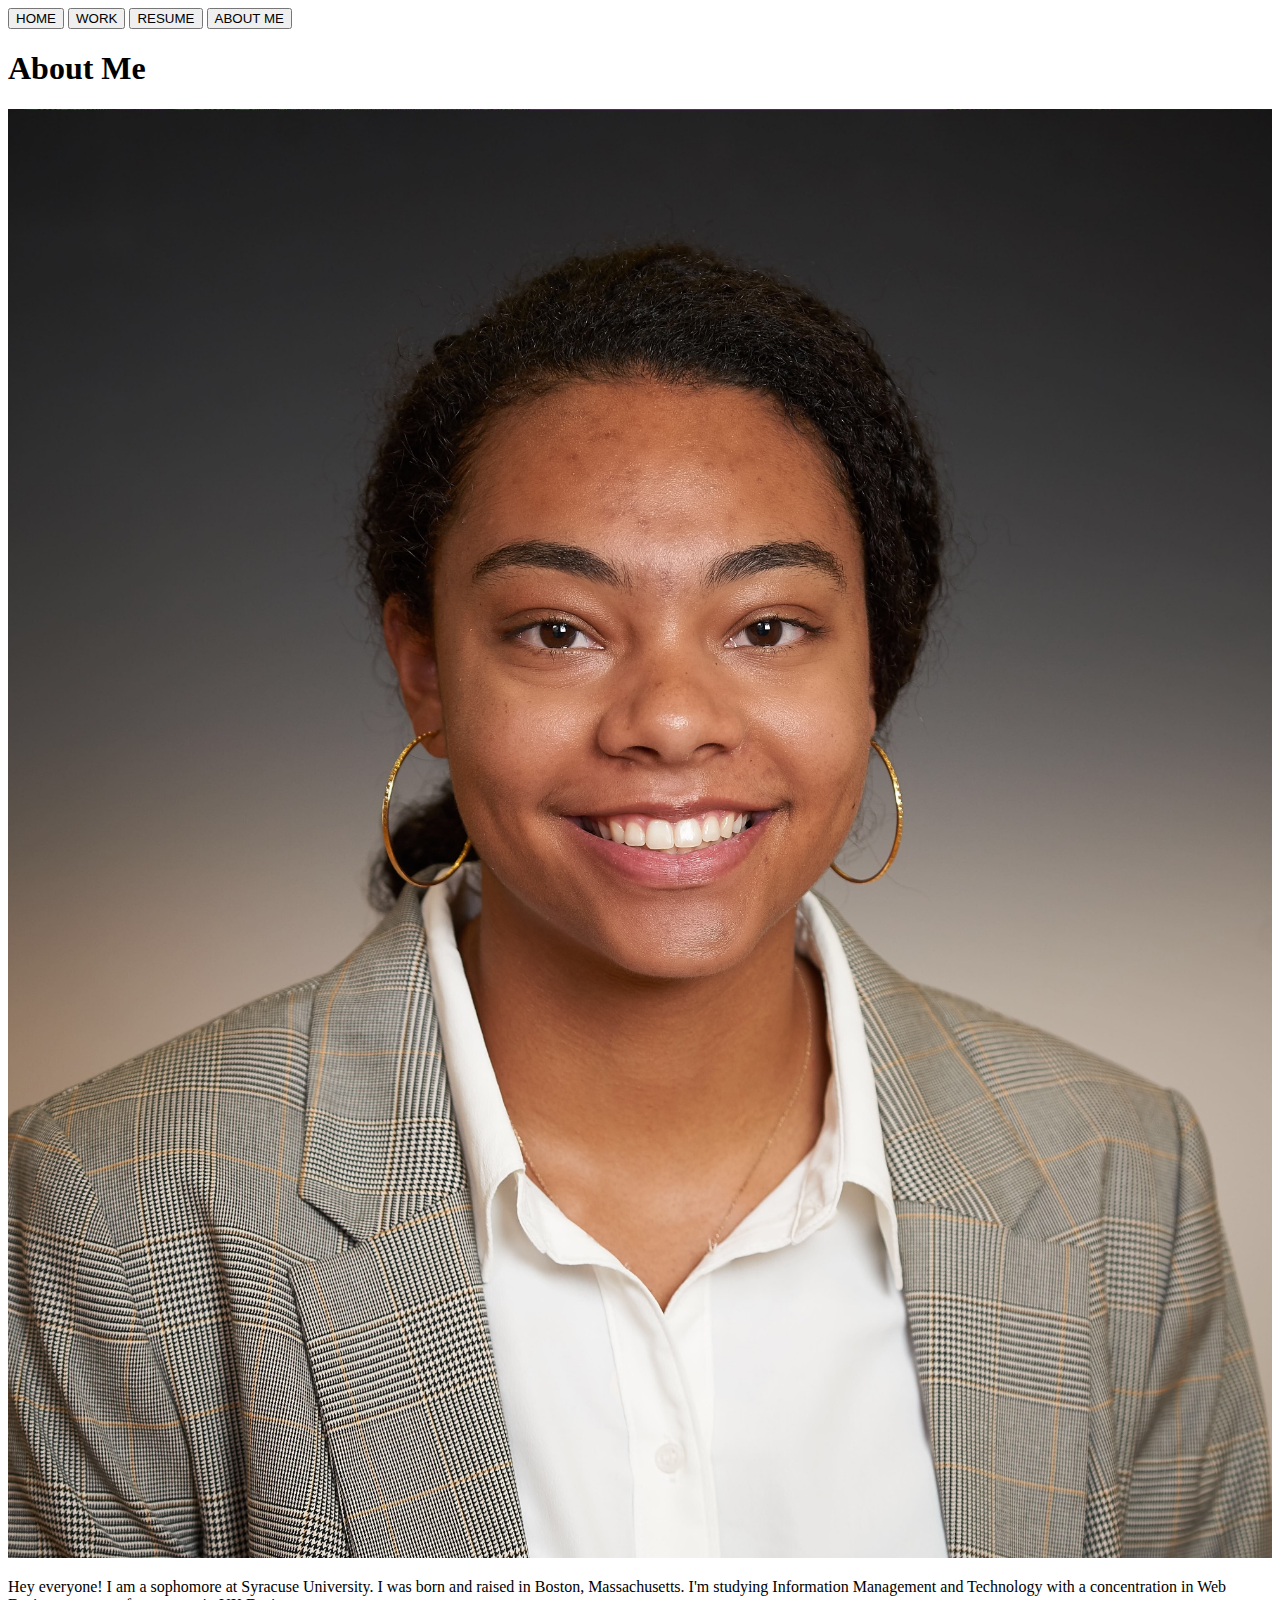
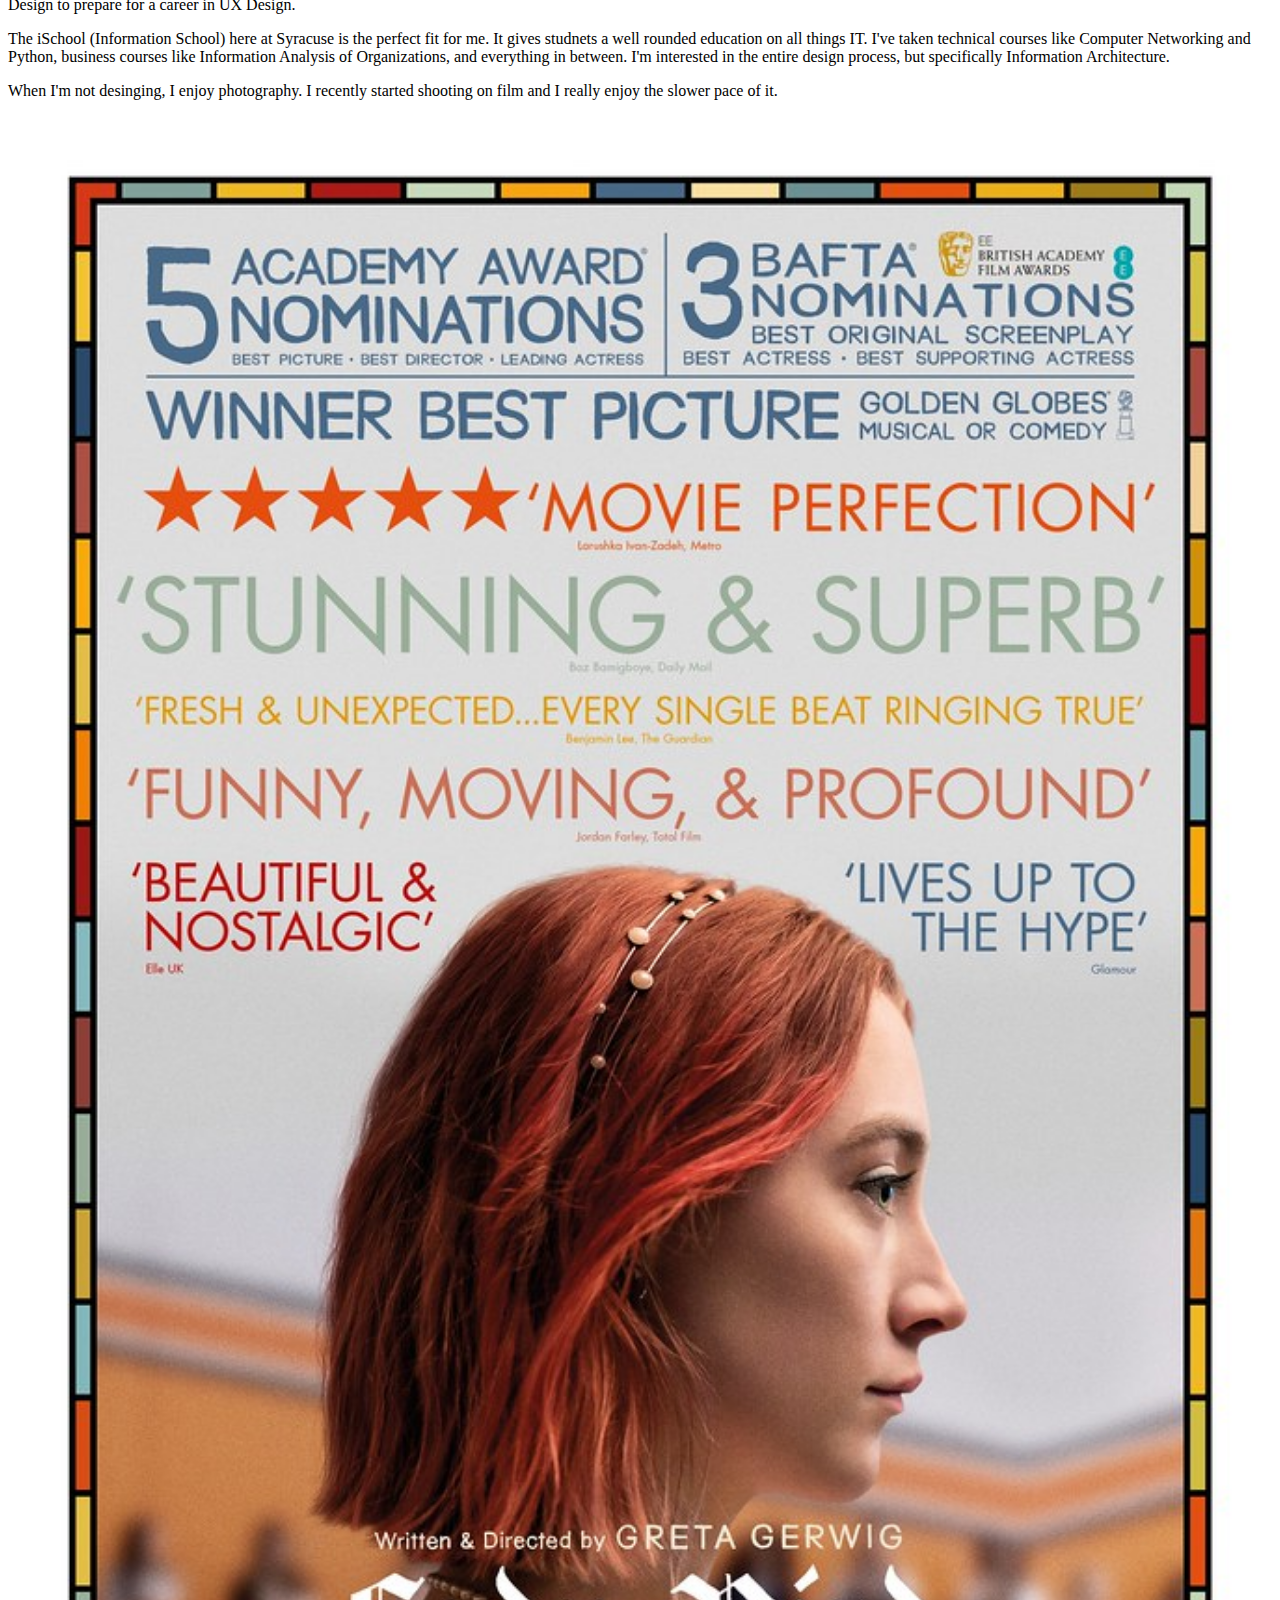
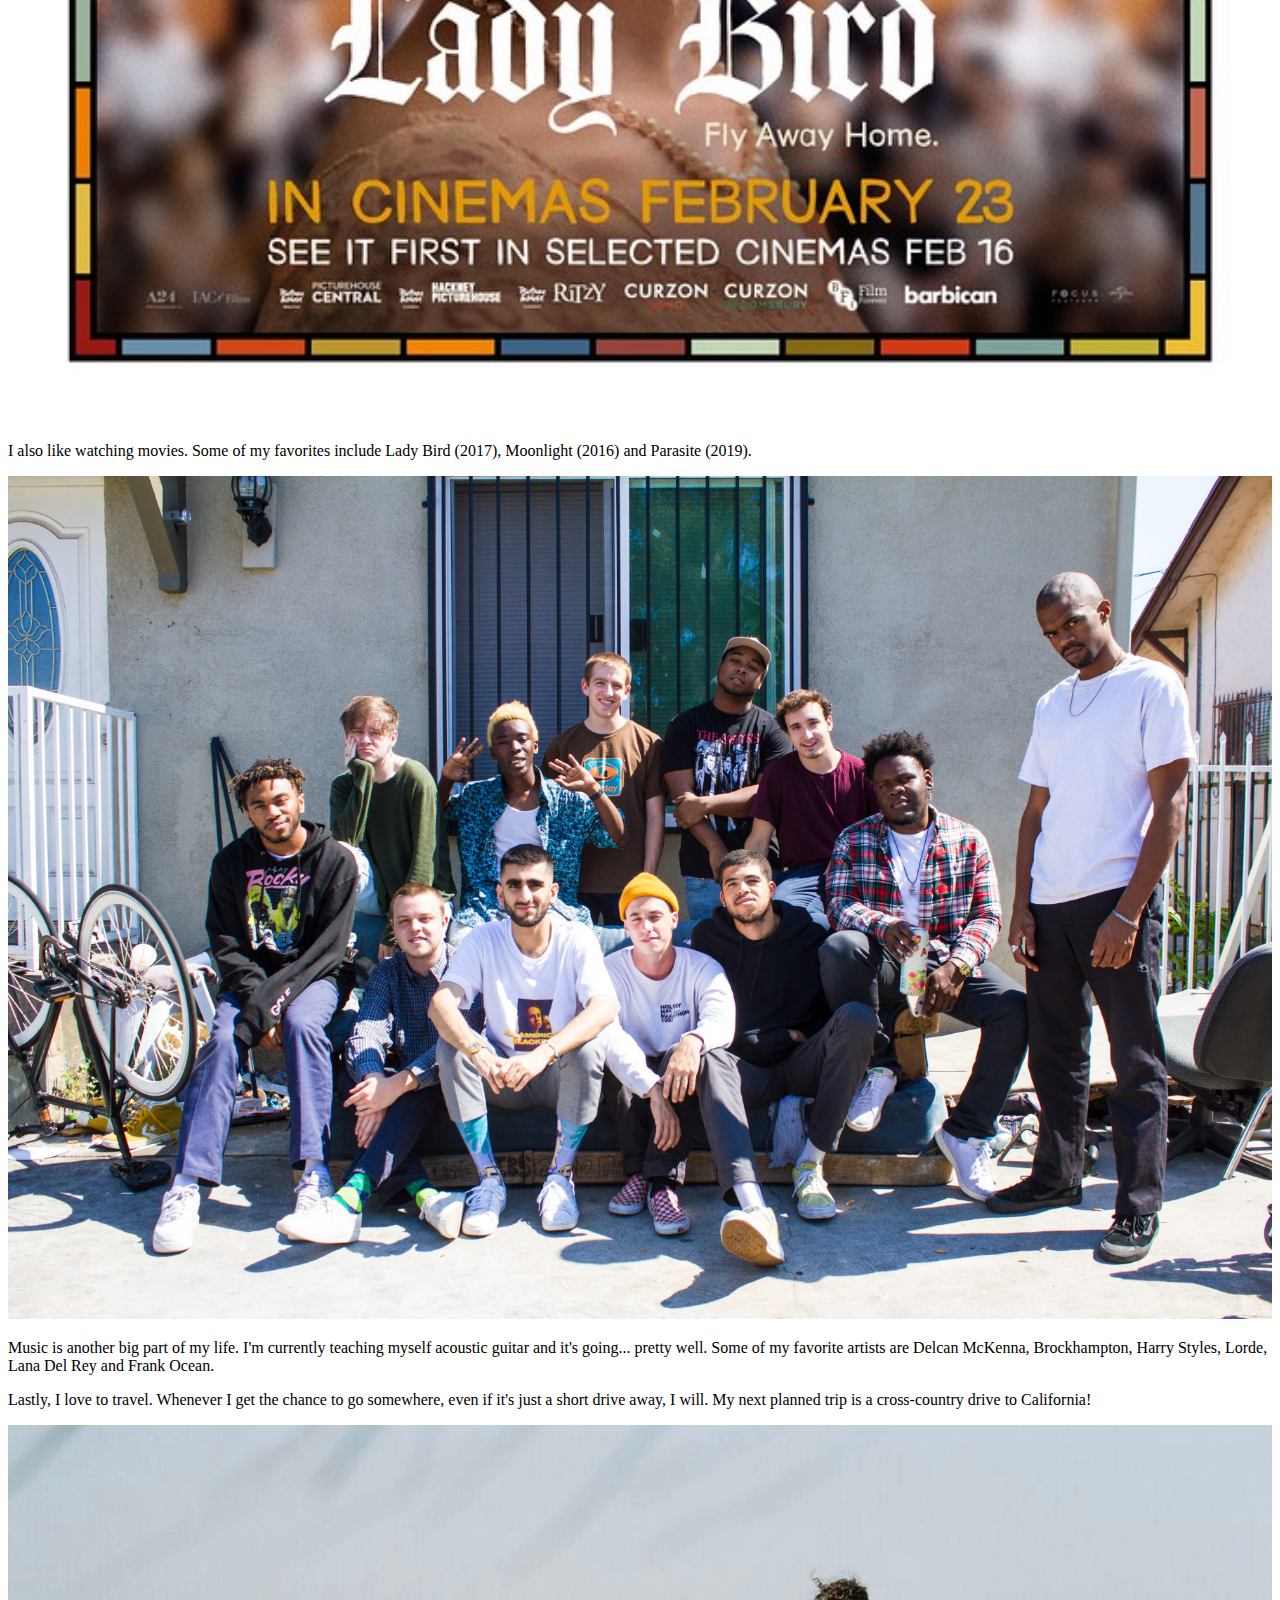
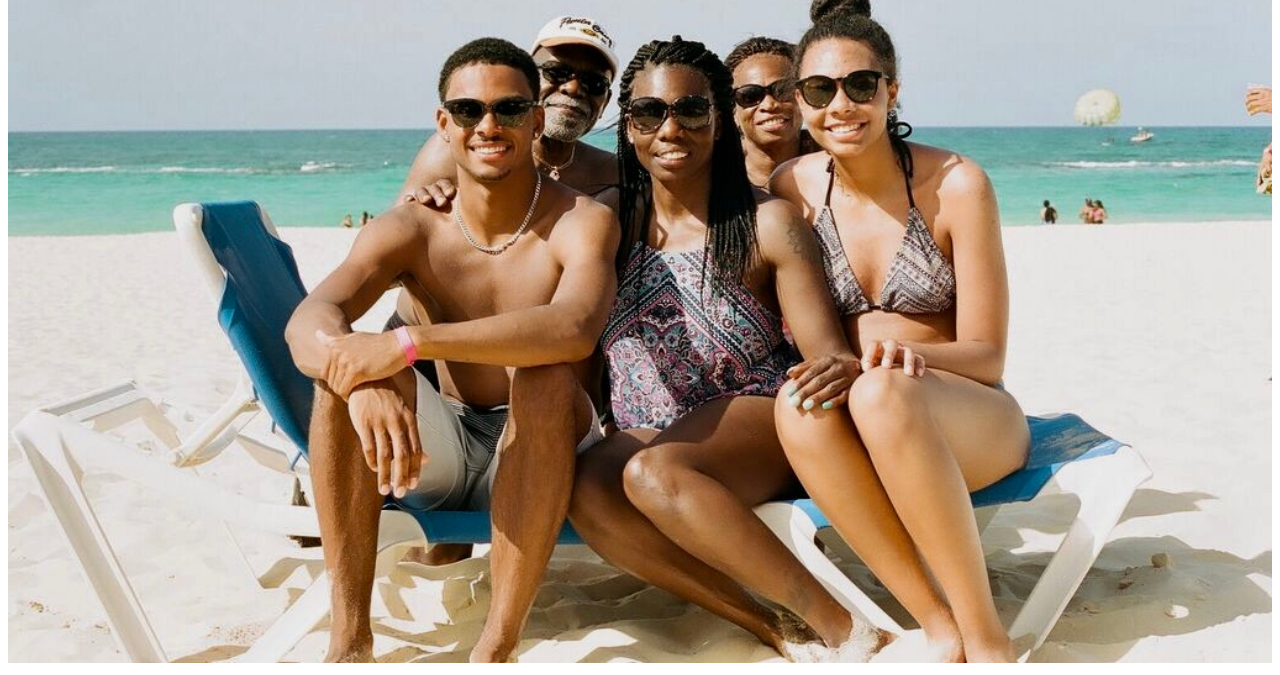
==== project/ctaxter-individual-project-about.html @ 17c16cce "Update ctaxter-individual-project-about.html" ====
<!DOCTYPE html>
<html lang="en">
    
    <head>
        <meta name="viewport" content="width=device-width, initial-scale=1.0">
        <title>About Me</title>
        <link rel= "stylesheet" href= "project-about-style.css">
        <link href= "https://fonts.googleapis.com/css?family=EB+Garamond&display=swap" rel="stylesheet">
    </head>
    <body>
        <button onclick="window.location.href = 'ctaxter-individual-project-home.html'">HOME</button>
        <button onclick="window.location.href = 'ctaxter-individual-project-work.html'">WORK</button>
        <button onclick="window.location.href = 'ctaxter-individual-project-resume.html'">RESUME</button>
        <button onclick="window.location.href = 'ctaxter-individual-project-about.html'">ABOUT ME</button>
        <main>
            <h1>About Me</h1>
            <div class=me>
                <img src="images/linkedinpic.jpg" width="100%" alt="Photo of Me">
            </div>
            <div class=me-text>
                <p>Hey everyone! I am a sophomore at Syracuse University. I was born and raised in Boston, Massachusetts. I'm studying Information Management and Technology with a concentration in Web Design to prepare for a career in UX Design.</p>
                <p>The iSchool (Information School) here at Syracuse is the perfect fit for me. It gives studnets a well rounded education on all things IT. I've taken technical courses like Computer Networking and Python, business courses like Information Analysis of Organizations, and everything in between. I'm  interested in the entire design process, but specifically Information Architecture.</p>
                <p>When I'm not desinging, I enjoy photography. I recently started shooting on film and I really enjoy the slower pace of it. </p>
            </div>

            <div class=lady>
                <img src="images/ladybird.jpg" width="100%" alt="Lady Bird Movie Poster">
            </div>
            <div class=movie-text>
                <p>I also like watching movies. Some of my favorites include Lady Bird (2017), Moonlight (2016) and Parasite (2019). </p>
            </div>

            
            <div class=brock>
                <img src="images/brock.jpg" width="100%" alt="Brockhampton Band"> <!--move band picture down to align with text-->
            </div>
            <div class=music-text>
                <p>Music is another big part of my life. I'm currently teaching myself acoustic guitar and it's going... pretty well. Some of my favorite artists are Delcan McKenna, Brockhampton, Harry Styles, Lorde, Lana Del Rey and Frank Ocean. </p>
            </div>
            
           
            <div class=travel-text>
                <p>Lastly, I love to travel. Whenever I get the chance to go somewhere, even if it's just a short drive away, I will. My next planned trip is a cross-country drive to California! </p>
            </div>
            <div class=travel>
                <img src="images/IMG_0620.jpg" width="100%" alt="Me in Punta Cana">
            </div>
           

           


            
        </main>
    </body>
</html>
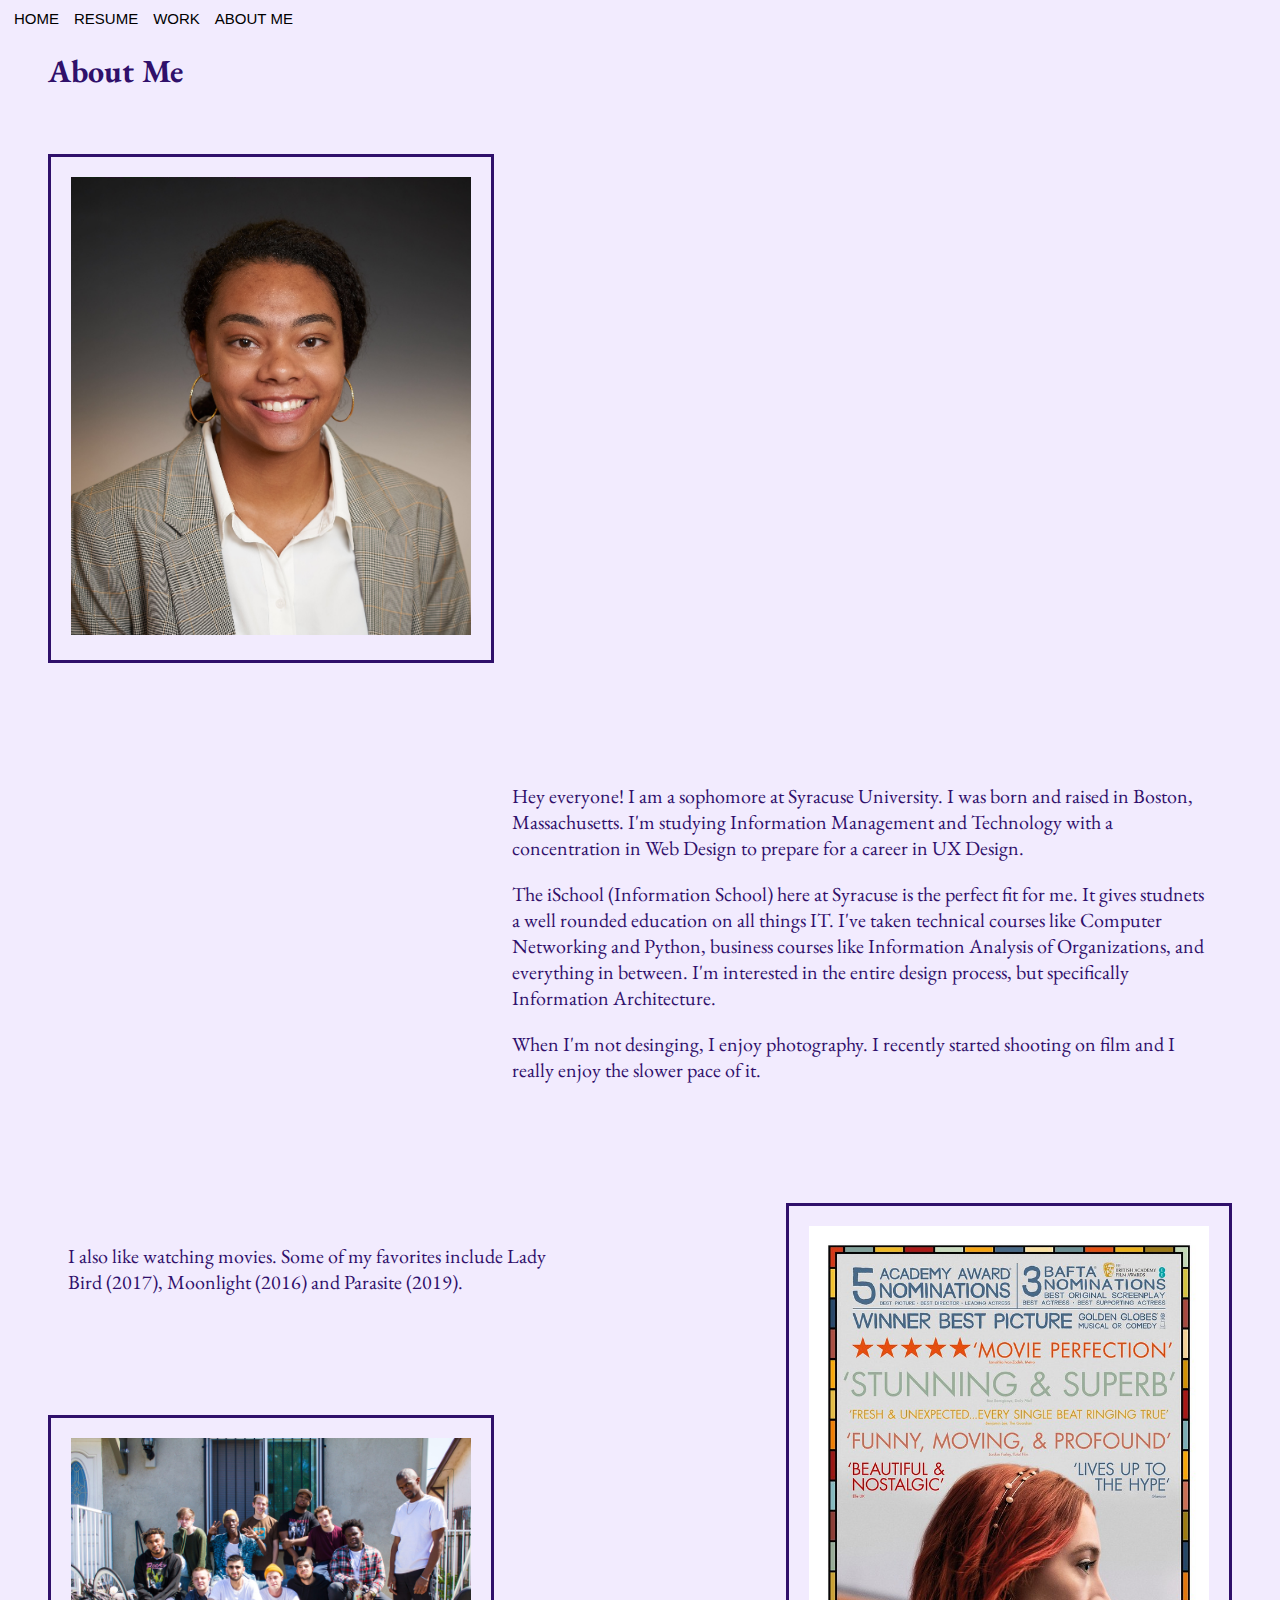
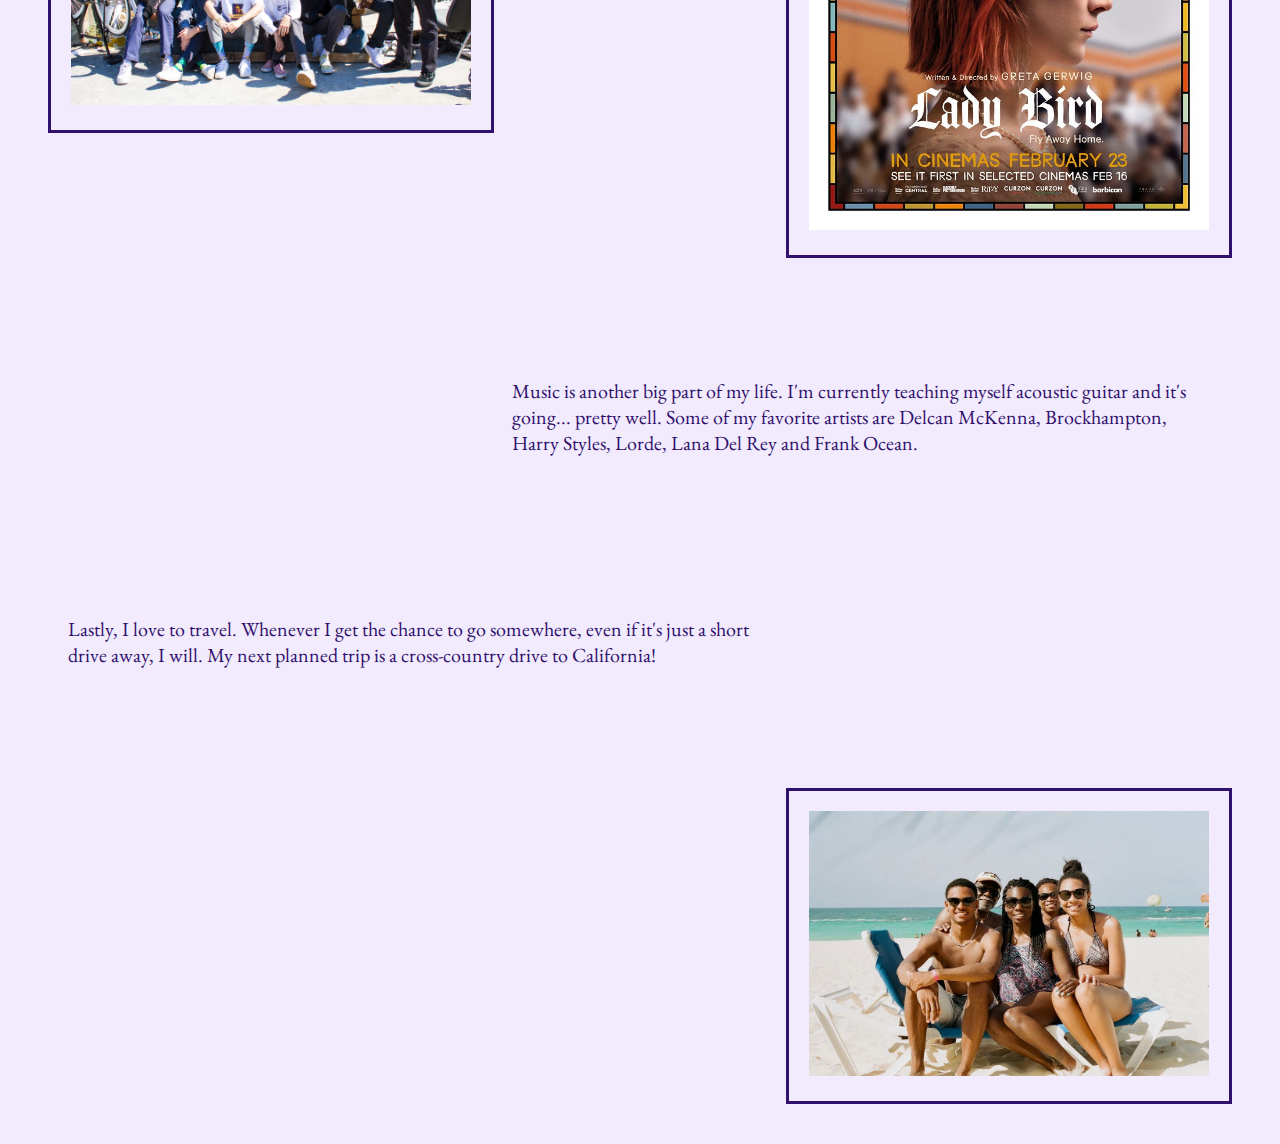
==== commit 6a938fe3: "Add files via upload" ====
--- a/project/ctaxter-individual-project-about.html
+++ b/project/ctaxter-individual-project-about.html
@@ -9,8 +9,8 @@
     </head>
     <body>
         <button onclick="window.location.href = 'ctaxter-individual-project-home.html'">HOME</button>
+        <button onclick="window.location.href = 'ctaxter-individual-project-resume.html'">RESUME</button>
         <button onclick="window.location.href = 'ctaxter-individual-project-work.html'">WORK</button>
-        <button onclick="window.location.href = 'ctaxter-individual-project-resume.html'">RESUME</button>
         <button onclick="window.location.href = 'ctaxter-individual-project-about.html'">ABOUT ME</button>
         <main>
             <h1>About Me</h1>
@@ -53,4 +53,4 @@
             
         </main>
     </body>
-</html>
+</html>--- a/project/project-about-style.css
+++ b/project/project-about-style.css
@@ -0,0 +1,87 @@
+button {
+    background-color: transparent;
+    font-size: 15px;
+    border: none;
+    /*align buttons to the right*/
+}
+
+body {
+    font-family: "EB Garamond";
+    background-color: #f2ebfe;
+}
+
+main {
+    color: #30106b;
+}
+
+h1{
+    padding-left: 40px;
+}
+
+div.me{
+    width: 400px;
+    border: 3px solid #30106b;
+    padding: 20px;
+    margin: 40px;
+    float: left;
+}
+
+
+div.me-text{
+    width: 700px;
+    padding: 30px;
+    margin: 30px;
+    float: right;
+    font-size: 20px;
+}
+
+div.lady{
+    width: 400px;
+    border: 3px solid #30106b;
+    padding: 20px;
+    margin: 40px;
+    float: right;
+}
+
+
+div.movie-text{
+    width: 500px;
+    padding: 30px;
+    margin: 30px;
+    float: left;
+    font-size: 20px;
+}
+
+div.brock{
+    width: 400px;
+    border: 3px solid #30106b;
+    padding: 20px;
+    margin: 40px;
+    float: left;
+}
+
+
+div.music-text{
+    width: 700px;
+    padding: 30px;
+    margin: 30px;
+    float: right;
+    font-size: 20px;
+}
+
+div.travel{
+    width: 400px;
+    border: 3px solid #30106b;
+    padding: 20px;
+    margin: 40px;
+    float: right;
+}
+
+
+div.travel-text{
+    width: 700px;
+    padding: 30px;
+    margin: 30px;
+    float: left;
+    font-size: 20px;
+}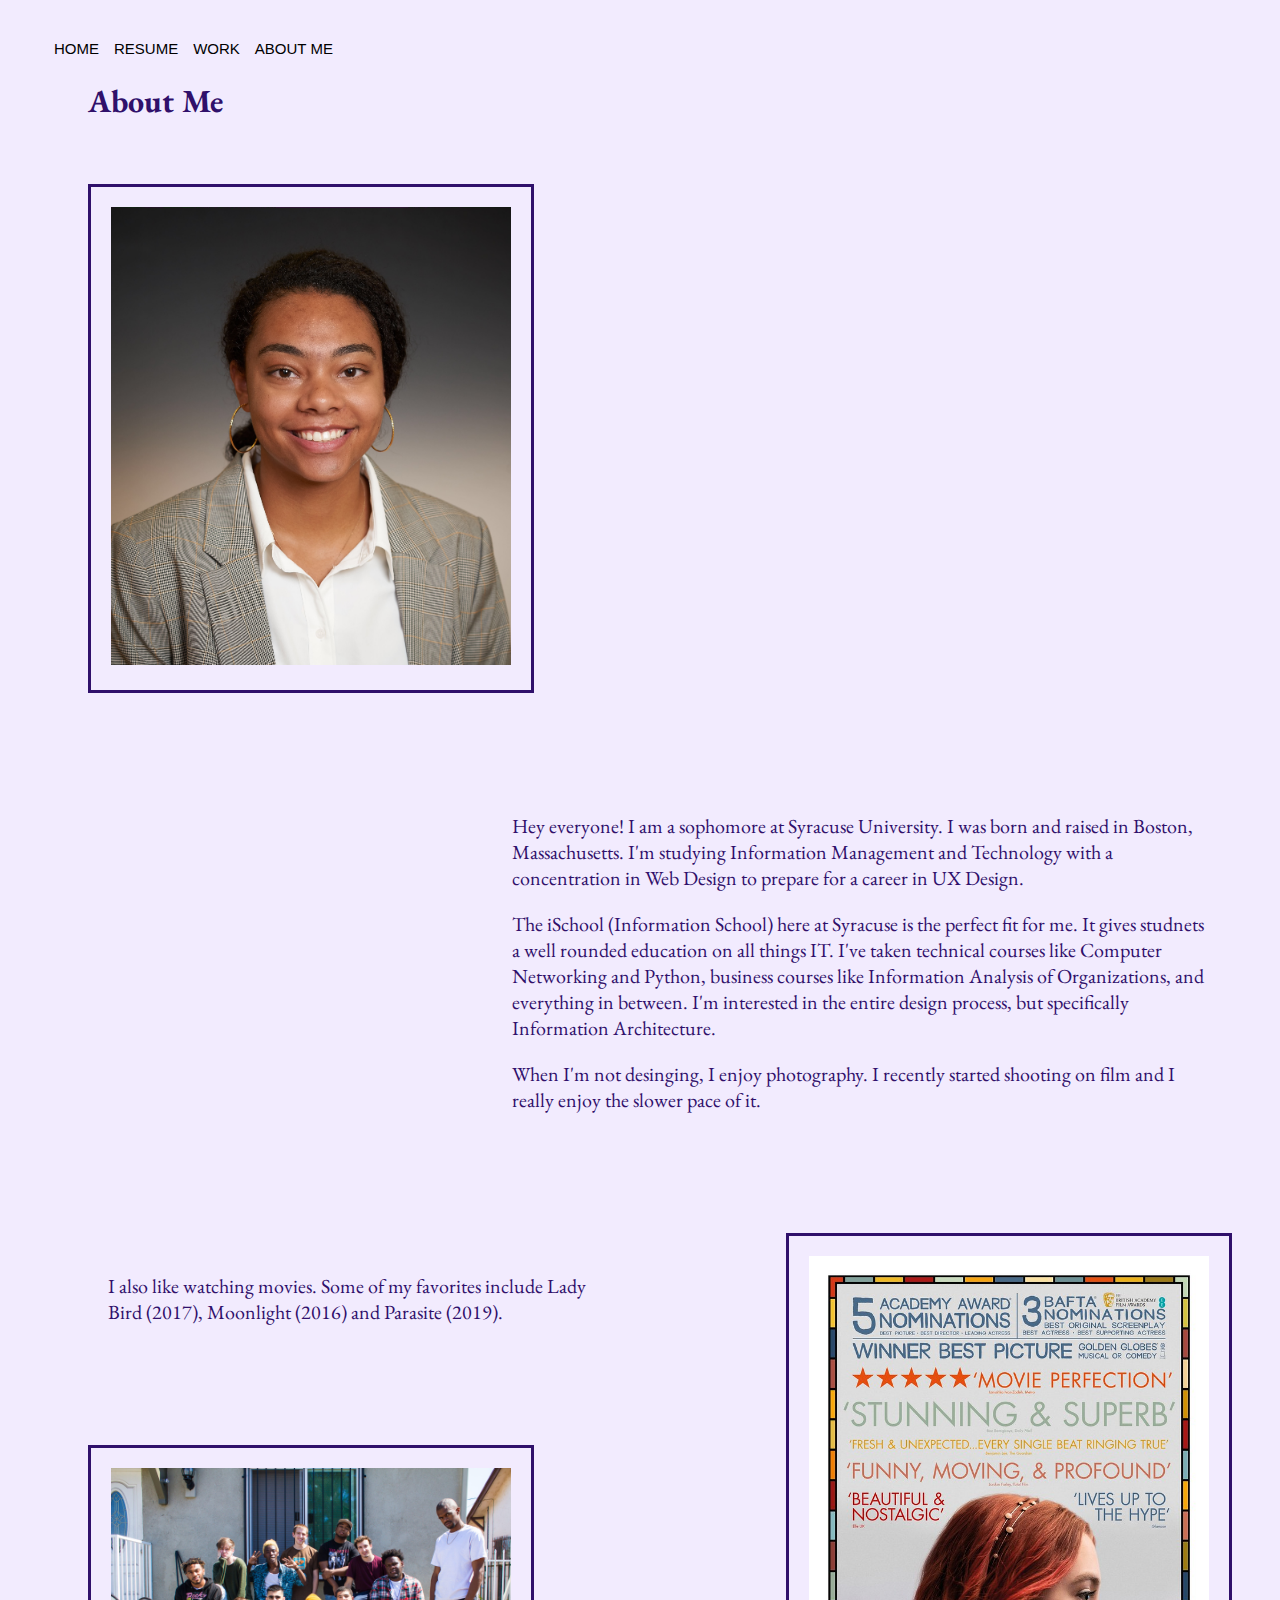
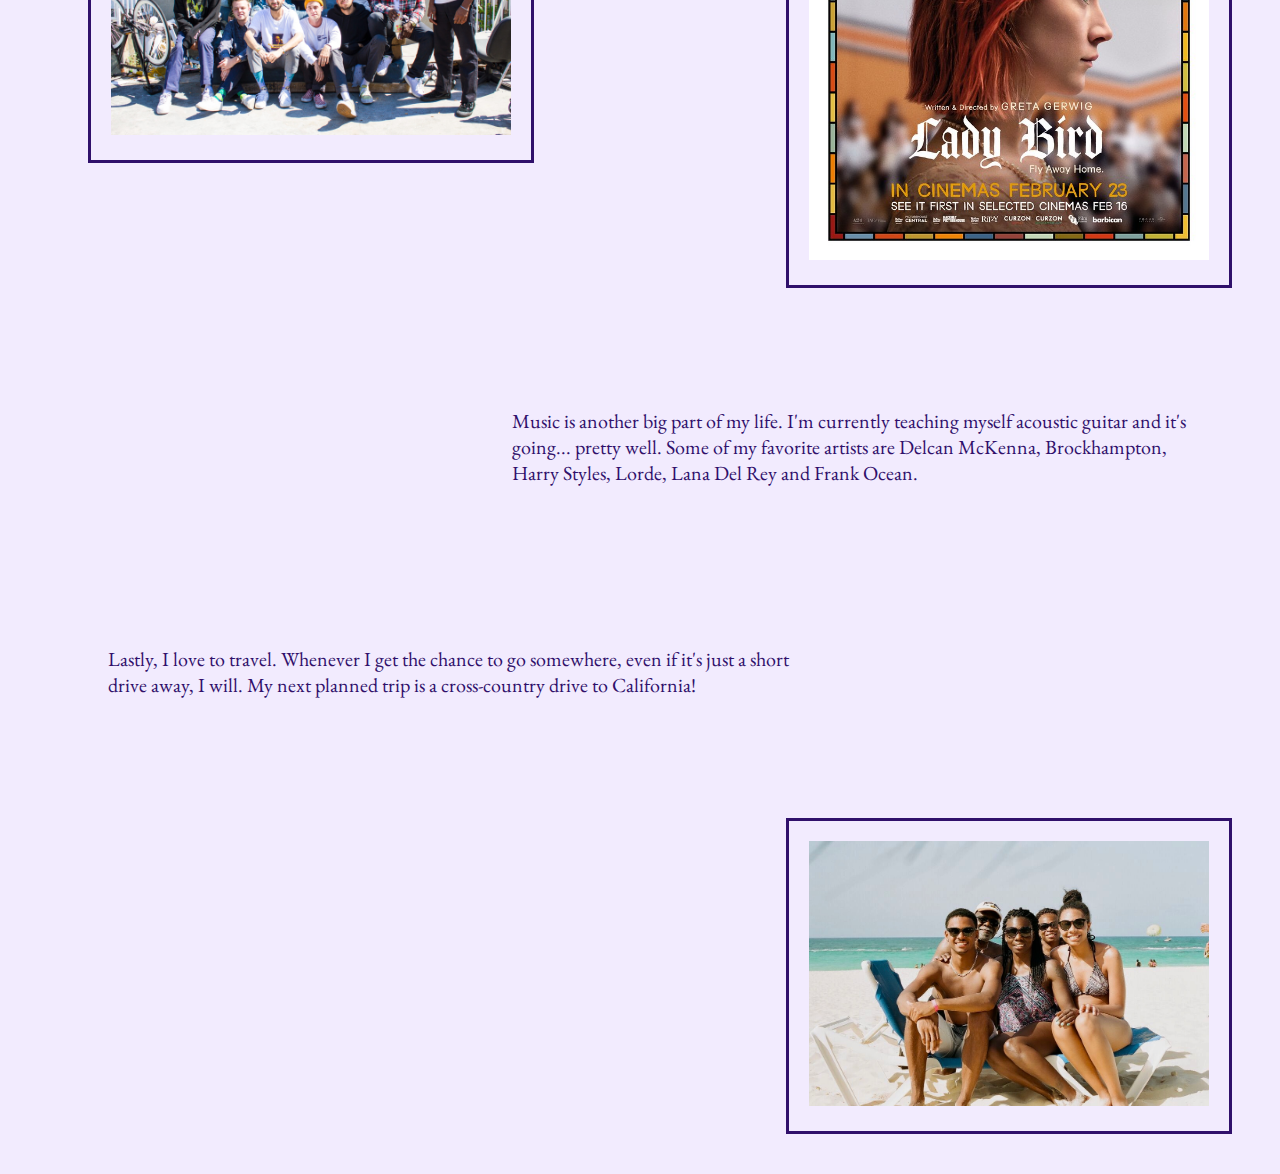
==== commit 5b9a3bc6: "Add files via upload" ====
--- a/project/ctaxter-individual-project-about.html
+++ b/project/ctaxter-individual-project-about.html
@@ -4,10 +4,10 @@
     <head>
         <meta name="viewport" content="width=device-width, initial-scale=1.0">
         <title>About Me</title>
-        <link rel= "stylesheet" href= "project-about-style.css">
+        <link rel= "stylesheet" href= "stylesheet.css">
         <link href= "https://fonts.googleapis.com/css?family=EB+Garamond&display=swap" rel="stylesheet">
     </head>
-    <body>
+    <body id="about">
         <button onclick="window.location.href = 'ctaxter-individual-project-home.html'">HOME</button>
         <button onclick="window.location.href = 'ctaxter-individual-project-resume.html'">RESUME</button>
         <button onclick="window.location.href = 'ctaxter-individual-project-work.html'">WORK</button>
--- a/project/stylesheet.css
+++ b/project/stylesheet.css
@@ -0,0 +1,224 @@
+
+body {
+    font-family: "EB Garamond";
+    background-color: #f2ebfe;
+    padding-left: 40px;
+    padding-top: 30px;
+}
+
+#home h1 {
+    color: #30106b;
+    font-size: 50px;
+}
+
+#home h3 {
+    color: #30106b;
+    font-size: 30px;
+}
+
+#home p{
+    font-size: 30px;
+    padding-top: 30px;
+    color: #30106b;
+}
+
+#home h4{
+    font-size: 20px;
+    font-weight: bold;
+    color: #30106b;
+}
+
+#home ul {
+    font-size: 18px;
+    color: #30106b;
+}
+
+button {
+    background-color: transparent;
+    font-size: 15px;
+    border: none;
+    /*align buttons to the right*/
+}
+
+#home div.look {
+   
+    position: relative;
+    width: 300px;
+    border: 3px solid #30106b;
+    padding: 30px;
+    margin: 20px;
+    float: left;
+      
+}
+
+#home div.follow {
+   /*move closer together*/
+    position: relative;
+    width: 300px;
+    border: 3px solid #30106b;
+    padding: 30px;
+    margin: 20px;
+    float:right;
+      
+}
+
+#resume body {
+    font-family: "EB Garamond";
+    background-color: #f2ebfe;
+}
+
+button {
+    background-color: transparent;
+    font-size: 15px;
+    border: none;
+}
+
+#resume h1 {
+    color: #30106b;
+    font-size: 40px;
+}
+
+#resume main {
+    color: #30106b;
+    padding-left: 40px;
+    padding-top: 30px;
+}
+
+#resume h2 {
+    font-weight: 800;
+    font-size:35px;
+}
+
+#resume h3{
+    font-weight: 400;
+    font-size: 30px;
+}
+
+#resume h4{
+    font-weight: 400;
+    font-size: 25px;
+}
+
+#resume ul{
+    font-size: 25px;
+}
+/* make resume two columns possibly*/
+
+button {
+    background-color: transparent;
+    font-size: 15px;
+    border: none;
+    /*align buttons to the right*/
+}
+/*make video bigger*/
+
+#work body {
+    font-family: "EB Garamond";
+    background-color: #f2ebfe;
+}
+
+#work main {
+    color: #30106b;
+    padding-left: 40px;
+}
+
+#work h1{
+    font-size: 40px;
+    font-weight: 800;
+}
+
+#work h3{
+    font-weight: 400;
+    font-size: 35px;
+}
+
+#work p{
+    font-size: 25px;
+    font-weight: 300;
+}
+
+#work ul{
+    font-size: 20px;
+    font-weight: 300;
+}
+
+#about body {
+    font-family: "EB Garamond";
+    background-color: #f2ebfe;
+}
+
+#about main {
+    color: #30106b;
+}
+
+#about h1{
+    padding-left: 40px;
+}
+
+#about div.me{
+    width: 400px;
+    border: 3px solid #30106b;
+    padding: 20px;
+    margin: 40px;
+    float: left;
+}
+
+
+#about div.me-text{
+    width: 700px;
+    padding: 30px;
+    margin: 30px;
+    float: right;
+    font-size: 20px;
+}
+
+#about div.lady{
+    width: 400px;
+    border: 3px solid #30106b;
+    padding: 20px;
+    margin: 40px;
+    float: right;
+}
+
+
+#about div.movie-text{
+    width: 500px;
+    padding: 30px;
+    margin: 30px;
+    float: left;
+    font-size: 20px;
+}
+
+#about div.brock{
+    width: 400px;
+    border: 3px solid #30106b;
+    padding: 20px;
+    margin: 40px;
+    float: left;
+}
+
+
+#about div.music-text{
+    width: 700px;
+    padding: 30px;
+    margin: 30px;
+    float: right;
+    font-size: 20px;
+}
+
+#about div.travel{
+    width: 400px;
+    border: 3px solid #30106b;
+    padding: 20px;
+    margin: 40px;
+    float: right;
+}
+
+
+#about div.travel-text{
+    width: 700px;
+    padding: 30px;
+    margin: 30px;
+    float: left;
+    font-size: 20px;
+}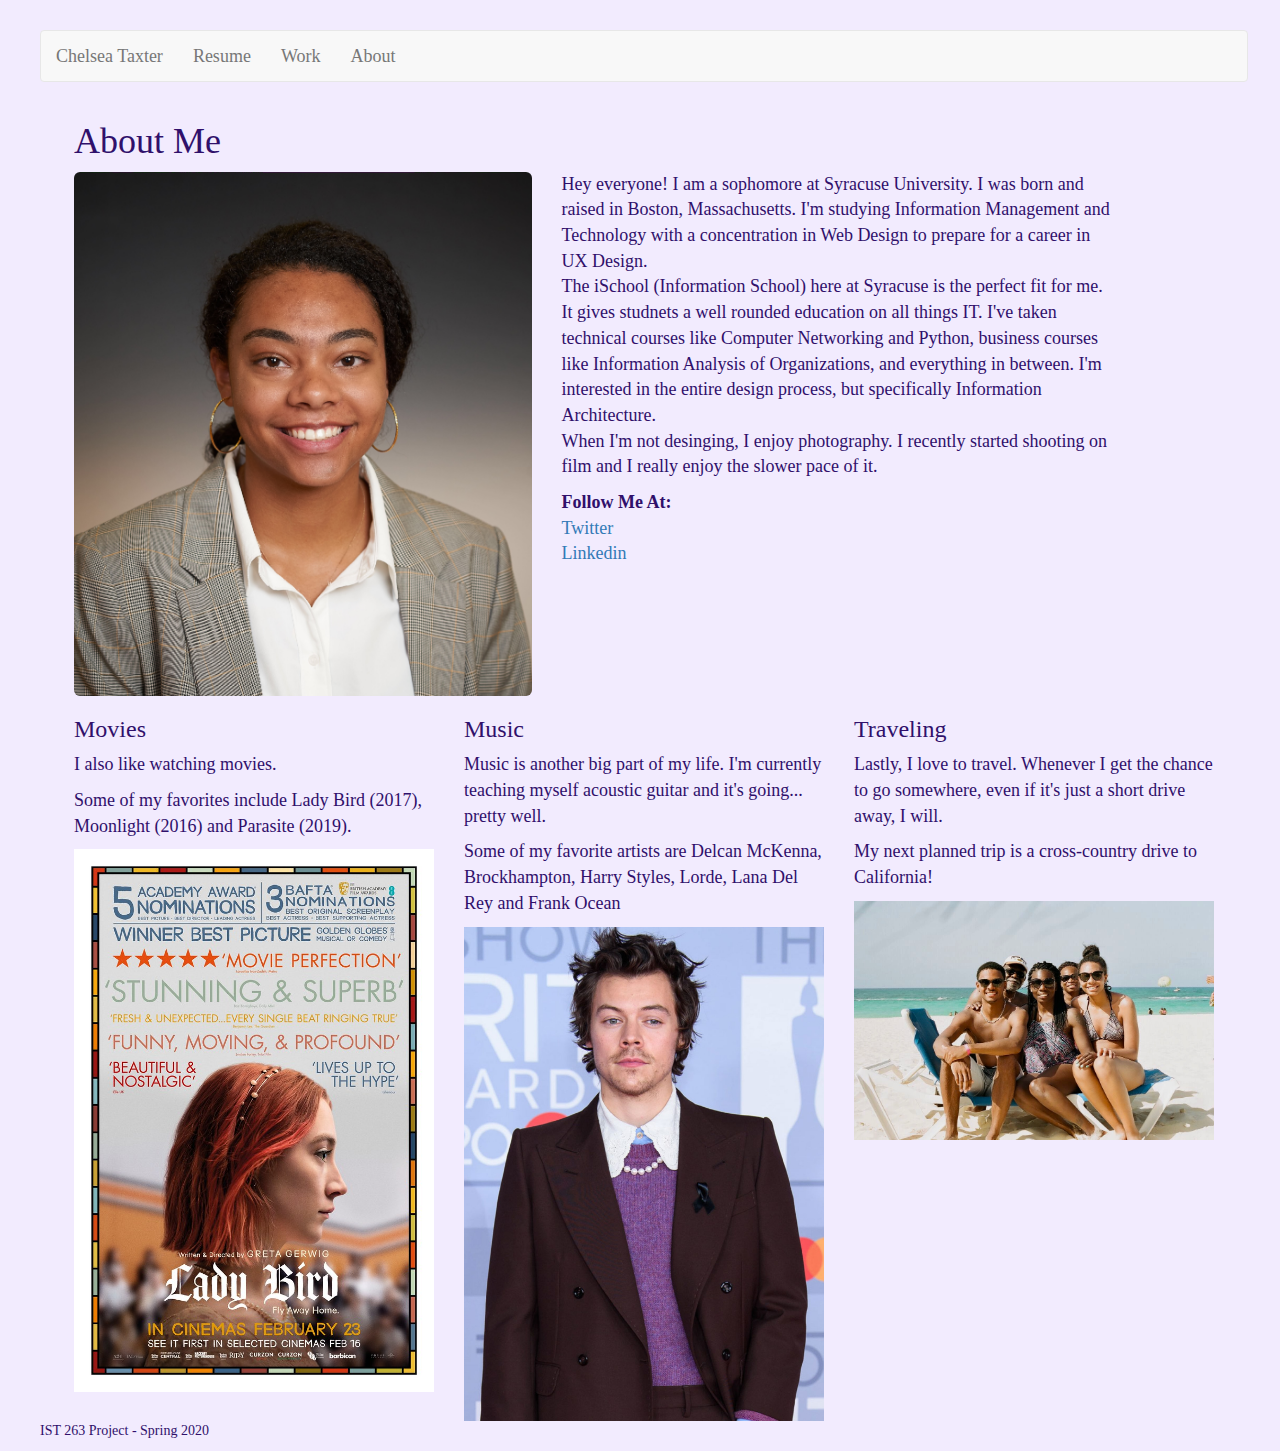
==== commit 369996ed: "Add files via upload" ====
--- a/project/ctaxter-individual-project-about.html
+++ b/project/ctaxter-individual-project-about.html
@@ -1,56 +1,93 @@
 <!DOCTYPE html>
 <html lang="en">
-    
     <head>
-        <meta name="viewport" content="width=device-width, initial-scale=1.0">
         <title>About Me</title>
+        <meta charset="utf-8">
+        <meta name="viewport" content="width=device-width, initial-scale=1">
+        <link rel="stylesheet" href="https://maxcdn.bootstrapcdn.com/bootstrap/3.4.1/css/bootstrap.min.css">
+        <script src="https://ajax.googleapis.com/ajax/libs/jquery/3.4.1/jquery.min.js"></script>
+        <script src="https://maxcdn.bootstrapcdn.com/bootstrap/3.4.1/js/bootstrap.min.js"></script>
         <link rel= "stylesheet" href= "stylesheet.css">
-        <link href= "https://fonts.googleapis.com/css?family=EB+Garamond&display=swap" rel="stylesheet">
     </head>
-    <body id="about">
-        <button onclick="window.location.href = 'ctaxter-individual-project-home.html'">HOME</button>
-        <button onclick="window.location.href = 'ctaxter-individual-project-resume.html'">RESUME</button>
-        <button onclick="window.location.href = 'ctaxter-individual-project-work.html'">WORK</button>
-        <button onclick="window.location.href = 'ctaxter-individual-project-about.html'">ABOUT ME</button>
+
+    <body>
         <main>
-            <h1>About Me</h1>
-            <div class=me>
-                <img src="images/linkedinpic.jpg" width="100%" alt="Photo of Me">
-            </div>
-            <div class=me-text>
-                <p>Hey everyone! I am a sophomore at Syracuse University. I was born and raised in Boston, Massachusetts. I'm studying Information Management and Technology with a concentration in Web Design to prepare for a career in UX Design.</p>
-                <p>The iSchool (Information School) here at Syracuse is the perfect fit for me. It gives studnets a well rounded education on all things IT. I've taken technical courses like Computer Networking and Python, business courses like Information Analysis of Organizations, and everything in between. I'm  interested in the entire design process, but specifically Information Architecture.</p>
-                <p>When I'm not desinging, I enjoy photography. I recently started shooting on film and I really enjoy the slower pace of it. </p>
-            </div>
-
-            <div class=lady>
-                <img src="images/ladybird.jpg" width="100%" alt="Lady Bird Movie Poster">
-            </div>
-            <div class=movie-text>
-                <p>I also like watching movies. Some of my favorites include Lady Bird (2017), Moonlight (2016) and Parasite (2019). </p>
-            </div>
-
             
-            <div class=brock>
-                <img src="images/brock.jpg" width="100%" alt="Brockhampton Band"> <!--move band picture down to align with text-->
-            </div>
-            <div class=music-text>
-                <p>Music is another big part of my life. I'm currently teaching myself acoustic guitar and it's going... pretty well. Some of my favorite artists are Delcan McKenna, Brockhampton, Harry Styles, Lorde, Lana Del Rey and Frank Ocean. </p>
-            </div>
-            
-           
-            <div class=travel-text>
-                <p>Lastly, I love to travel. Whenever I get the chance to go somewhere, even if it's just a short drive away, I will. My next planned trip is a cross-country drive to California! </p>
-            </div>
-            <div class=travel>
-                <img src="images/IMG_0620.jpg" width="100%" alt="Me in Punta Cana">
-            </div>
-           
-
-           
+            <nav class="navbar navbar-default">
+                <div class="container-fluid">
+                  <div class="navbar-header">
+                    <button type="button" class="navbar-toggle" data-toggle="collapse" data-target="#myNavbar">
+                      <span class="icon-bar"></span>
+                      <span class="icon-bar"></span>
+                      <span class="icon-bar"></span>                        
+                    </button>
+                    <a class="navbar-brand" href="ctaxter-individual-project-home.html">Chelsea Taxter</a>
+                  </div>
+                  <div class="collapse navbar-collapse" id="myNavbar">
+                    <ul class="nav navbar-nav">
+                        <li><a href="ctaxter-individual-project-resume.html">Resume</a></li>
+                        <li><a href="ctaxter-individual-project-work.html">Work</a></li>
+                        <li><a href="ctaxter-individual-project-about.html">About</a></li>
+                    </ul>
+                  </div>
+                </div>
+              </nav>
 
 
-            
+            <div class="container">
+                <h1>About Me</h1>
+            </div>
+    
+
+            <div class="container">
+                <div class="row">
+                    <div class="col-sm-5">
+                        <img src="images/linkedinpic.jpg" class="img-rounded" alt="Me">
+                        
+                        
+                </div>
+                    <div class="col-sm-6">
+                        <p>Hey everyone! I am a sophomore at Syracuse University. I was born and raised in Boston, Massachusetts. I'm studying Information Management and Technology with a concentration in Web Design to prepare for a career in UX Design.<br>The iSchool (Information School) here at Syracuse is the perfect fit for me. It gives studnets a well rounded education on all things IT. I've taken technical courses like Computer Networking and Python, business courses like Information Analysis of Organizations, and everything in between. I'm  interested in the entire design process, but specifically Information Architecture.<br>When I'm not desinging, I enjoy photography. I recently started shooting on film and I really enjoy the slower pace of it. </p>
+                        
+                        <dl>
+                            <dt>Follow Me At:</dt>
+                                <dd><a href="https://www.twitter.com/ChelseaTaxter">Twitter</a></dd>
+                                <dd><a href="https://www.linkedin.com/in/chelseataxter">Linkedin</a></dd>
+                            
+                        </dl>
+                        
+                    </div> 
+                </div>
+            </div>
         </main>
+
+        <section>
+            <div class="container">
+                <div class="row">
+                    <div class="col-sm-4">
+                        <h3>Movies</h3>
+                        <p>I also like watching movies. </p>
+                        <p>Some of my favorites include Lady Bird (2017), Moonlight (2016) and Parasite (2019).</p>
+                        <img src="images/ladybird.jpg" alt="Lady Bird Movie Poster">
+                    </div>
+                    <div class="col-sm-4">
+                        <h3>Music</h3>
+                        <p>Music is another big part of my life. I'm currently teaching myself acoustic guitar and it's going... pretty well.</p>
+                        <p>Some of my favorite artists are Delcan McKenna, Brockhampton, Harry Styles, Lorde, Lana Del Rey and Frank Ocean</p>
+                        <img src="images/harry.jpg"  alt="Harry Styles">
+                    </div>
+                    <div class="col-sm-4">
+                        <h3>Traveling</h3>
+                        <p>Lastly, I love to travel. Whenever I get the chance to go somewhere, even if it's just a short drive away, I will.</p>
+                        <p>My next planned trip is a cross-country drive to California!</p>
+                        <img src="images/IMG_0620.jpg"  alt="Me in Punta Cana">
+                    </div>
+    
+                </div>
+            </div>
+        </section>
+        <footer>
+            <p>IST 263 Project - Spring 2020</p>
+        </footer>
     </body>
 </html>--- a/project/stylesheet.css
+++ b/project/stylesheet.css
@@ -1,224 +1,43 @@
 
 body {
-    font-family: "EB Garamond";
+    font-family: 'Roboto';
     background-color: #f2ebfe;
     padding-left: 40px;
     padding-top: 30px;
+    color: #30106b;
+    font-size: 18px;
+    padding-right: 2.5%;
 }
 
-#home h1 {
+main {
+    background-color: #f2ebfe;
     color: #30106b;
-    font-size: 50px;
+    font-family: 'Roboto'
 }
 
-#home h3 {
+section {
+    background-color: #f2ebfe;
     color: #30106b;
-    font-size: 30px;
+    font-family: 'Roboto';
 }
 
-#home p{
-    font-size: 30px;
-    padding-top: 30px;
-    color: #30106b;
+img {
+    width: 100%;
+    height: auto;   
 }
 
-#home h4{
-    font-size: 20px;
-    font-weight: bold;
-    color: #30106b;
+footer {
+    font-size: 14px;
 }
 
-#home ul {
-    font-size: 18px;
-    color: #30106b;
-}
-
-button {
-    background-color: transparent;
-    font-size: 15px;
-    border: none;
-    /*align buttons to the right*/
-}
-
-#home div.look {
-   
-    position: relative;
-    width: 300px;
-    border: 3px solid #30106b;
-    padding: 30px;
-    margin: 20px;
-    float: left;
-      
-}
-
-#home div.follow {
-   /*move closer together*/
-    position: relative;
-    width: 300px;
-    border: 3px solid #30106b;
-    padding: 30px;
-    margin: 20px;
-    float:right;
-      
-}
-
-#resume body {
-    font-family: "EB Garamond";
-    background-color: #f2ebfe;
-}
-
-button {
-    background-color: transparent;
-    font-size: 15px;
-    border: none;
-}
-
-#resume h1 {
-    color: #30106b;
-    font-size: 40px;
-}
-
-#resume main {
-    color: #30106b;
-    padding-left: 40px;
-    padding-top: 30px;
-}
-
-#resume h2 {
-    font-weight: 800;
-    font-size:35px;
-}
-
-#resume h3{
-    font-weight: 400;
-    font-size: 30px;
-}
-
-#resume h4{
-    font-weight: 400;
-    font-size: 25px;
-}
-
-#resume ul{
-    font-size: 25px;
-}
-/* make resume two columns possibly*/
-
-button {
-    background-color: transparent;
-    font-size: 15px;
-    border: none;
-    /*align buttons to the right*/
-}
-/*make video bigger*/
-
-#work body {
-    font-family: "EB Garamond";
-    background-color: #f2ebfe;
-}
-
-#work main {
-    color: #30106b;
-    padding-left: 40px;
-}
-
-#work h1{
-    font-size: 40px;
-    font-weight: 800;
-}
-
-#work h3{
-    font-weight: 400;
-    font-size: 35px;
-}
-
-#work p{
-    font-size: 25px;
-    font-weight: 300;
-}
-
-#work ul{
-    font-size: 20px;
-    font-weight: 300;
-}
-
-#about body {
-    font-family: "EB Garamond";
-    background-color: #f2ebfe;
-}
-
-#about main {
-    color: #30106b;
-}
-
-#about h1{
-    padding-left: 40px;
-}
-
-#about div.me{
-    width: 400px;
-    border: 3px solid #30106b;
-    padding: 20px;
-    margin: 40px;
-    float: left;
+#school {
+    font-weight: bold;
 }
 
 
-#about div.me-text{
-    width: 700px;
-    padding: 30px;
-    margin: 30px;
-    float: right;
-    font-size: 20px;
-}
-
-#about div.lady{
-    width: 400px;
-    border: 3px solid #30106b;
-    padding: 20px;
-    margin: 40px;
-    float: right;
-}
 
 
-#about div.movie-text{
-    width: 500px;
-    padding: 30px;
-    margin: 30px;
-    float: left;
-    font-size: 20px;
-}
-
-#about div.brock{
-    width: 400px;
-    border: 3px solid #30106b;
-    padding: 20px;
-    margin: 40px;
-    float: left;
-}
 
 
-#about div.music-text{
-    width: 700px;
-    padding: 30px;
-    margin: 30px;
-    float: right;
-    font-size: 20px;
-}
-
-#about div.travel{
-    width: 400px;
-    border: 3px solid #30106b;
-    padding: 20px;
-    margin: 40px;
-    float: right;
-}
 
 
-#about div.travel-text{
-    width: 700px;
-    padding: 30px;
-    margin: 30px;
-    float: left;
-    font-size: 20px;
-}